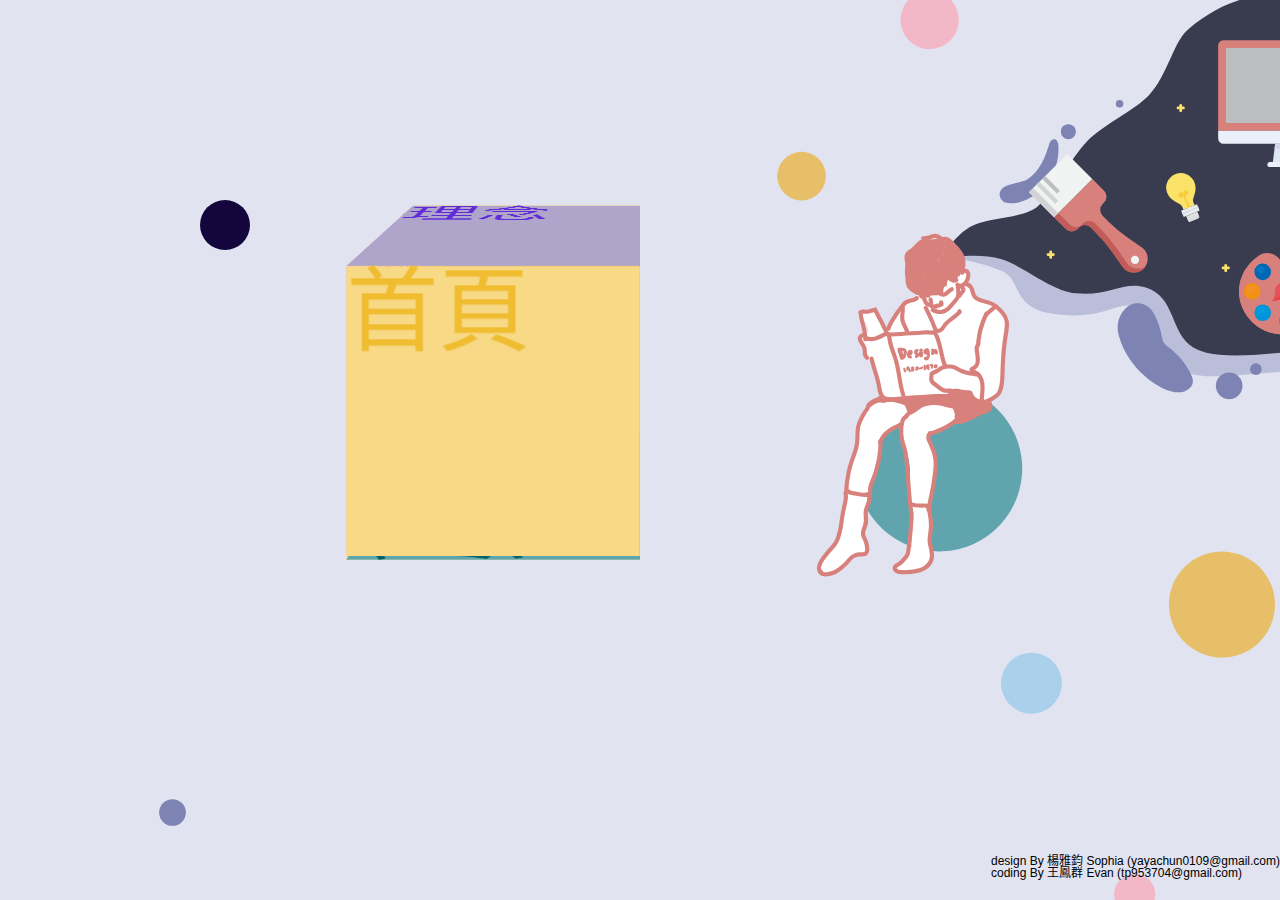
==== index.html @ 72de64a5 "first program" ====
<!DOCTYPE html>
<html lang="zh-TW">

<head>
    <meta charset="UTF-8">
    <meta name="viewport" content="width=device-width, initial-scale=1.0">
    <meta http-equiv="X-UA-Compatible" content="ie=edge">
    <title>A</title>
    <link rel="shortcut icon" href="./images/favicon-20200108031730244.ico" type="image/x-icon">
    <!-- <link rel="stylesheet" href="../css/all.css"> -->
    <link rel="stylesheet" href="./css/all.css">

    <link rel="stylesheet" href="./css/only-myIndex.css">
</head>

<body>
    <div class="BG">
        <div class="container">
            <div class="Tbox">
                <div class="cube">
                    <!-- 黃 -->
                    <div class="font side magicpen_hover">
                        <div style="font-size: 5rem; color: #f0bd30;"><a href="./index.html"><span></span></a>首頁</div>
                        <!-- <img src="../pic_06/icon-02.svg"></img> -->
                    </div>
                    <!-- 粉 -->
                    <div class="right side magicpen_hover">
                        <div style="font-size: 5rem; color: #ec5a81;"><a href="./index_03.html"><span></span></a>成員</div>
                    </div>
                    <!-- 藍 -->
                    <div class="left side">
                        <div style="font-size: 5rem; color: #259cf1;"><a href="./index_04.html"><span></span></a>濾鏡</div>
                    </div>
                    <!-- 紫 -->
                    <div class="top side" style="font-size: 5rem; color: #602cda;"><a href="./index_02.html"><span></span></a>理念</div>
                    <!-- 綠 -->
                    <div class="bottom side">
                        <div style="font-size: 5rem; color: #026269;"><a href="./index_05.html"><span></span></a>色彩</div>
                    </div>
                    <div class="back side"><a href="./index.html"><span></span></a></div>
                </div>
            </div>   
                
        </div>
        <span class="sm-text">
            design By 楊雅鈞 Sophia (yayachun0109@gmail.com) <br>
            coding By 王鳳群 Evan (tp953704@gmail.com)
        </span> 
        <div class="magicpen">
    
        </div>
        
    </div>
    <script src="./vendor/jQuery/3.4.0/jquery-3.4.0.min.js"></script>
    <script src="./vendor/bootstrap/4.3.1/js/bootstrap.bundle.min.js"></script>
    <script src="./js/EWYC.js"></script>
</body>

</html>
---- css/all.css ----
.title-text {
  line-height: 2vw;
  font-size: 2vw;
}

.sm-title-text {
  font-size: 1.3vw;
}

.bg-text {
  font-size: 3vw;
}

html, body, div, span, applet, object, iframe,
h1, h2, h3, h4, h5, h6, p, blockquote, pre,
a, abbr, acronym, address, big, cite, code,
del, dfn, em, font, img, ins, kbd, q, s, samp,
small, strike, strong, sub, sup, tt, var,
dl, dt, dd, ol, ul, li,
fieldset, form, label, legend,
table, caption, tbody, tfoot, thead, tr, th, td {
  margin: 0;
  padding: 0;
  border: 0;
  outline: 0;
  font-weight: inherit;
  font-style: inherit;
  font-size: 100%;
  font-family: -apple-system-font, arial,"Microsoft JhengHei";
  vertical-align: baseline;
}

/* remember to define focus styles! */
:focus {
  outline: 0;
}

body {
  line-height: 1;
  color: black;
  background: white;
}

ol, ul {
  list-style: none;
}

/* tables still need 'cellspacing="0"' in the markup */
table {
  border-collapse: separate;
  border-spacing: 0;
}

caption, th, td {
  text-align: left;
  font-weight: normal;
}

blockquote:before, blockquote:after,
q:before, q:after {
  content: "";
}

blockquote, q {
  quotes: "" "";
}

.icon_primary {
  background-image: url(../../images/care.svg);
  background-color: white;
}

.icon_user {
  background-image: url(../../images/man-user.svg);
  background-color: white;
}

.icon_menu {
  background-image: url(../../images/menu_icon.svg);
}

.icon_home {
  background-image: url(../../images/house.svg);
}

.icon_close {
  background-image: url(../../images/close.svg);
}

.icon {
  text-indent: 100%;
  display: inline-block;
  vertical-align: middle;
  font-size: 0;
  background-repeat: no-repeat;
  background-position: center;
  background-size: contain;
  margin-top: -.1rem;
  margin-right: .372rem;
  width: 1.563rem;
  height: 1.363rem;
  color: white;
}

.footer {
  display: block;
  position: fixed;
  top: 92vh;
  height: 8vh;
  width: 100vw;
  background: -webkit-gradient(linear, left top, right top, from(#ffc168), to(#ff6c5f));
  background: linear-gradient(to right, #ffc168 0%, #ff6c5f 100%);
}

.footer .footer_text {
  position: absolute;
  left: 40vw;
  color: white;
  line-height: 8vh;
}

.navigation {
  position: fixed;
  width: 100vw;
  display: block;
  background-color: #ff6c5f;
  z-index: 1002;
  opacity: 0.8;
  padding: 15px;
}

.navigation .navigation_list {
  color: white;
}

.navigation .navigation_list .navigation_burger {
  display: inline;
  padding-right: 45vw;
}

@media (min-width: 576px) {
  .navigation .navigation_list .navigation_burger {
    display: none;
  }
}

@media (min-width: 768px) {
  .navigation .navigation_list .navigation_burger {
    padding-right: 60vw;
  }
}

@media (min-width: 992px) {
  .navigation .navigation_list .navigation_burger {
    padding-right: 70vw;
  }
}

.navigation .navigation_list .navigation_title {
  display: none;
  padding-right: 45vw;
}

@media (min-width: 576px) {
  .navigation .navigation_list .navigation_title {
    display: inline;
  }
}

@media (min-width: 768px) {
  .navigation .navigation_list .navigation_title {
    padding-right: 60vw;
  }
}

@media (min-width: 992px) {
  .navigation .navigation_list .navigation_title {
    padding-right: 70vw;
  }
}

.navigation .navigation_list .navigation_item {
  display: inline-block;
  padding: 1vw;
}

.navigation .navigation_list .navigation_icon {
  display: inline-block;
  padding: 1vw;
}

@media (min-width: 768px) {
  .navigation {
    background: -webkit-gradient(linear, left top, right top, from(#ffc168), to(#ff6c5f));
    background: linear-gradient(to right, #ffc168 0%, #ff6c5f 100%);
  }
}

.slidebar_menu_box {
  position: fixed;
  height: 100vh;
  width: 50vw;
  background: -webkit-gradient(linear, left top, left bottom, from(#ffc168), to(#ff6c5f));
  background: linear-gradient(to bottom, #ffc168 0%, #ff6c5f 100%);
  color: white;
  z-index: 1003;
}

.slidebar_menu_box .slidebar_header {
  display: -webkit-inline-box;
  display: -ms-inline-flexbox;
  display: inline-flex;
  -webkit-box-orient: horizontal;
  -webkit-box-direction: reverse;
      -ms-flex-direction: row-reverse;
          flex-direction: row-reverse;
  height: 20vh;
  width: 50vw;
  background: -webkit-gradient(linear, left top, left bottom, from(#ff6c5f), to(#ffc168));
  background: linear-gradient(to bottom, #ff6c5f 0%, #ffc168 100%);
}

.slidebar_menu_box .slidebar_header .slidebar_header_item_close {
  -webkit-box-pack: start;
      -ms-flex-pack: start;
          justify-content: flex-start;
}

.slidebar_menu_box .slidebar_header .slidebar_header_item {
  position: relative;
  top: 5vh;
  width: 50vw;
  left: 3vw;
}

.slidebar_menu_box .slidebar_list {
  opacity: 0.7;
}

.slidebar_menu_box .slidebar_list .slidebar_item {
  padding: 3vh;
  border-bottom: 1px #ff6c5f dashed;
}

@media (min-width: 576px) {
  .slidebar_menu_box {
    display: none;
  }
}

.displayNone {
  display: none;
}
/*# sourceMappingURL=all.css.map */
---- css/all.css ----
.title-text {
  line-height: 2vw;
  font-size: 2vw;
}

.sm-title-text {
  font-size: 1.3vw;
}

.bg-text {
  font-size: 3vw;
}

html, body, div, span, applet, object, iframe,
h1, h2, h3, h4, h5, h6, p, blockquote, pre,
a, abbr, acronym, address, big, cite, code,
del, dfn, em, font, img, ins, kbd, q, s, samp,
small, strike, strong, sub, sup, tt, var,
dl, dt, dd, ol, ul, li,
fieldset, form, label, legend,
table, caption, tbody, tfoot, thead, tr, th, td {
  margin: 0;
  padding: 0;
  border: 0;
  outline: 0;
  font-weight: inherit;
  font-style: inherit;
  font-size: 100%;
  font-family: -apple-system-font, arial,"Microsoft JhengHei";
  vertical-align: baseline;
}

/* remember to define focus styles! */
:focus {
  outline: 0;
}

body {
  line-height: 1;
  color: black;
  background: white;
}

ol, ul {
  list-style: none;
}

/* tables still need 'cellspacing="0"' in the markup */
table {
  border-collapse: separate;
  border-spacing: 0;
}

caption, th, td {
  text-align: left;
  font-weight: normal;
}

blockquote:before, blockquote:after,
q:before, q:after {
  content: "";
}

blockquote, q {
  quotes: "" "";
}

.icon_primary {
  background-image: url(../../images/care.svg);
  background-color: white;
}

.icon_user {
  background-image: url(../../images/man-user.svg);
  background-color: white;
}

.icon_menu {
  background-image: url(../../images/menu_icon.svg);
}

.icon_home {
  background-image: url(../../images/house.svg);
}

.icon_close {
  background-image: url(../../images/close.svg);
}

.icon {
  text-indent: 100%;
  display: inline-block;
  vertical-align: middle;
  font-size: 0;
  background-repeat: no-repeat;
  background-position: center;
  background-size: contain;
  margin-top: -.1rem;
  margin-right: .372rem;
  width: 1.563rem;
  height: 1.363rem;
  color: white;
}

.footer {
  display: block;
  position: fixed;
  top: 92vh;
  height: 8vh;
  width: 100vw;
  background: -webkit-gradient(linear, left top, right top, from(#ffc168), to(#ff6c5f));
  background: linear-gradient(to right, #ffc168 0%, #ff6c5f 100%);
}

.footer .footer_text {
  position: absolute;
  left: 40vw;
  color: white;
  line-height: 8vh;
}

.navigation {
  position: fixed;
  width: 100vw;
  display: block;
  background-color: #ff6c5f;
  z-index: 1002;
  opacity: 0.8;
  padding: 15px;
}

.navigation .navigation_list {
  color: white;
}

.navigation .navigation_list .navigation_burger {
  display: inline;
  padding-right: 45vw;
}

@media (min-width: 576px) {
  .navigation .navigation_list .navigation_burger {
    display: none;
  }
}

@media (min-width: 768px) {
  .navigation .navigation_list .navigation_burger {
    padding-right: 60vw;
  }
}

@media (min-width: 992px) {
  .navigation .navigation_list .navigation_burger {
    padding-right: 70vw;
  }
}

.navigation .navigation_list .navigation_title {
  display: none;
  padding-right: 45vw;
}

@media (min-width: 576px) {
  .navigation .navigation_list .navigation_title {
    display: inline;
  }
}

@media (min-width: 768px) {
  .navigation .navigation_list .navigation_title {
    padding-right: 60vw;
  }
}

@media (min-width: 992px) {
  .navigation .navigation_list .navigation_title {
    padding-right: 70vw;
  }
}

.navigation .navigation_list .navigation_item {
  display: inline-block;
  padding: 1vw;
}

.navigation .navigation_list .navigation_icon {
  display: inline-block;
  padding: 1vw;
}

@media (min-width: 768px) {
  .navigation {
    background: -webkit-gradient(linear, left top, right top, from(#ffc168), to(#ff6c5f));
    background: linear-gradient(to right, #ffc168 0%, #ff6c5f 100%);
  }
}

.slidebar_menu_box {
  position: fixed;
  height: 100vh;
  width: 50vw;
  background: -webkit-gradient(linear, left top, left bottom, from(#ffc168), to(#ff6c5f));
  background: linear-gradient(to bottom, #ffc168 0%, #ff6c5f 100%);
  color: white;
  z-index: 1003;
}

.slidebar_menu_box .slidebar_header {
  display: -webkit-inline-box;
  display: -ms-inline-flexbox;
  display: inline-flex;
  -webkit-box-orient: horizontal;
  -webkit-box-direction: reverse;
      -ms-flex-direction: row-reverse;
          flex-direction: row-reverse;
  height: 20vh;
  width: 50vw;
  background: -webkit-gradient(linear, left top, left bottom, from(#ff6c5f), to(#ffc168));
  background: linear-gradient(to bottom, #ff6c5f 0%, #ffc168 100%);
}

.slidebar_menu_box .slidebar_header .slidebar_header_item_close {
  -webkit-box-pack: start;
      -ms-flex-pack: start;
          justify-content: flex-start;
}

.slidebar_menu_box .slidebar_header .slidebar_header_item {
  position: relative;
  top: 5vh;
  width: 50vw;
  left: 3vw;
}

.slidebar_menu_box .slidebar_list {
  opacity: 0.7;
}

.slidebar_menu_box .slidebar_list .slidebar_item {
  padding: 3vh;
  border-bottom: 1px #ff6c5f dashed;
}

@media (min-width: 576px) {
  .slidebar_menu_box {
    display: none;
  }
}

.displayNone {
  display: none;
}
/*# sourceMappingURL=all.css.map */
---- css/only-myIndex.css ----
@charset "UTF-8";
html, body {
  margin: 0;
  width: 100%;
  height: 100%;
  /* 微軟正黑體 */
  font-family: "微軟雅黑體", "Helvetica", "Arial", "LiHei Pro", "黑體-繁", "微軟正黑體", sans-serif;
}

.BG {
  width: 100%;
  height: 100%;
  background-image: url(../images/BG.svg);
  background-repeat: no-repeat;
  background-position: center;
  background-size: cover;
}

.container {
  display: block;
  width: 100%;
  height: 95%;
  -webkit-transform-origin: center;
  transform-origin: center;
}

.container .Tbox {
  position: relative;
  -webkit-perspective: 1000px;
  perspective: 1000px;
  -webkit-perspective-origin: 50% 50%;
  perspective-origin: 50% 50%;
  -webkit-transform-style: preserve-3d;
  transform-style: preserve-3d;
}

.container .Tbox .cube {
  -webkit-transform-style: preserve-3d;
  transform-style: preserve-3d;
  position: absolute;
  top: 40vh;
  left: 40vw;
  -webkit-transform: rotateY(0deg);
  transform: rotateY(0deg);
}

.container .Tbox .cube .side {
  display: inline-block;
  width: 20vw;
  height: 20vw;
  position: absolute;
  top: -10vw;
  left: -10vw;
}

.container .Tbox .cube .font {
  background-color: #f7d986;
  -webkit-transform: rotate3d(0, 0, 0, 0) translate3d(0, 0, 10vw);
  transform: rotate3d(0, 0, 0, 0) translate3d(0, 0, 10vw);
}

.container .Tbox .cube .left {
  background-color: #aad0eb;
  -webkit-transform: rotate3d(0, 1, 0, 90deg) translate3d(0vh, 0, 10vw);
  transform: rotate3d(0, 1, 0, 90deg) translate3d(0vh, 0, 10vw);
}

.container .Tbox .cube .right {
  background-color: #f3b8c8;
  -webkit-transform: rotate3d(0, 1, 0, -90deg) translate3d(0vh, 0, 10vw);
  transform: rotate3d(0, 1, 0, -90deg) translate3d(0vh, 0, 10vw);
}

.container .Tbox .cube .top {
  background-color: #afa4c9;
  -webkit-transform: rotate3d(1, 0, 0, 90deg) translate3d(0vh, 0vh, 10vw);
  transform: rotate3d(1, 0, 0, 90deg) translate3d(0vh, 0vh, 10vw);
}

.container .Tbox .cube .bottom {
  background-color: #5fa6ab;
  -webkit-transform: rotate3d(1, 0, 0, -90deg) translate3d(0vh, 0vh, 10vw);
  transform: rotate3d(1, 0, 0, -90deg) translate3d(0vh, 0vh, 10vw);
}

.container .Tbox .cube .back {
  background-color: #e5b345;
  -webkit-transform: rotate3d(0, 0, 0, 0deg) translate3d(0, 0, -10vw);
  transform: rotate3d(0, 0, 0, 0deg) translate3d(0, 0, -10vw);
}

.sm-text {
  height: 5%;
  font-size: 12px;
  display: -webkit-box;
  display: -ms-flexbox;
  display: flex;
  -webkit-box-orient: horizontal;
  -webkit-box-direction: reverse;
      -ms-flex-direction: row-reverse;
          flex-direction: row-reverse;
}

.magicpen {
  position: fixed;
  z-index: 1003;
  background: wheat;
  border-radius: 50px;
  mix-blend-mode: difference;
  top: 200px;
  left: 200px;
  height: 50px;
  width: 50px;
}

.d-none {
  display: none;
}
/*# sourceMappingURL=only-myIndex.css.map */
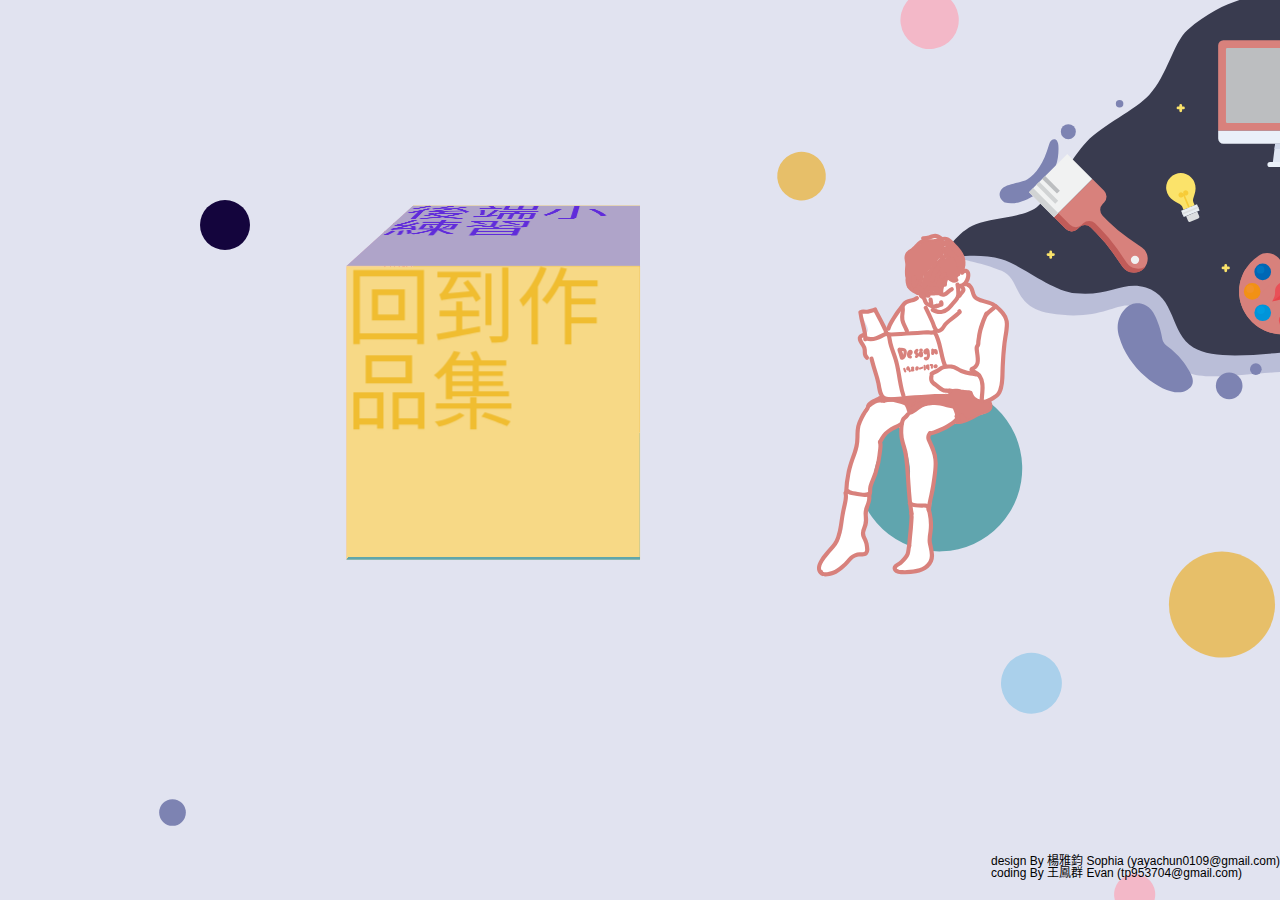
==== commit 41e34407: "URL COMplete" ====
--- a/index.html
+++ b/index.html
@@ -20,22 +20,22 @@
                 <div class="cube">
                     <!-- 黃 -->
                     <div class="font side magicpen_hover">
-                        <div style="font-size: 5rem; color: #f0bd30;"><a href="./index.html"><span></span></a>首頁</div>
+                        <div style="font-size: 5rem; color: #f0bd30;"><a href="https://evan-sophia.web.app/Evan/index"><span></span></a>回到作品集</div>
                         <!-- <img src="../pic_06/icon-02.svg"></img> -->
                     </div>
                     <!-- 粉 -->
                     <div class="right side magicpen_hover">
-                        <div style="font-size: 5rem; color: #ec5a81;"><a href="./index_03.html"><span></span></a>成員</div>
+                        <div style="font-size: 5rem; color: #ec5a81;"><a href="https://evan-sophia.firebaseapp.com/Evan/chat"><span></span></a>關於 <br> 王鳳群</div>
                     </div>
                     <!-- 藍 -->
                     <div class="left side">
-                        <div style="font-size: 5rem; color: #259cf1;"><a href="./index_04.html"><span></span></a>濾鏡</div>
+                        <div style="font-size: 5rem; color: #259cf1;"><a href="https://evan-sophia.firebaseapp.com/Evan/chat"><span></span></a>工作經歷</div>
                     </div>
                     <!-- 紫 -->
-                    <div class="top side" style="font-size: 5rem; color: #602cda;"><a href="./index_02.html"><span></span></a>理念</div>
+                    <div class="top side" style="font-size: 5rem; color: #602cda;"><a href="https://evan-sophia.firebaseapp.com/Evan/Profio/B&GCoding"><span></span></a>後端小練習</div>
                     <!-- 綠 -->
                     <div class="bottom side">
-                        <div style="font-size: 5rem; color: #026269;"><a href="./index_05.html"><span></span></a>色彩</div>
+                        <div style="font-size: 4rem; color: #026269;"><a href="https://evan-sophia.firebaseapp.com/Evan/Profio/B&GCoding"><span></span></a>Mechine Learn小練習</div>
                     </div>
                     <div class="back side"><a href="./index.html"><span></span></a></div>
                 </div>
--- a/css/all.css
+++ b/css/all.css
@@ -251,4 +251,8 @@
 .displayNone {
   display: none;
 }
+
+:root {
+  font-size: calc( 13px + (6/(1920 - 1024)*(100vw - 1024px)));
+}
 /*# sourceMappingURL=all.css.map */--- a/css/all.css
+++ b/css/all.css
@@ -251,4 +251,8 @@
 .displayNone {
   display: none;
 }
+
+:root {
+  font-size: calc( 13px + (6/(1920 - 1024)*(100vw - 1024px)));
+}
 /*# sourceMappingURL=all.css.map */